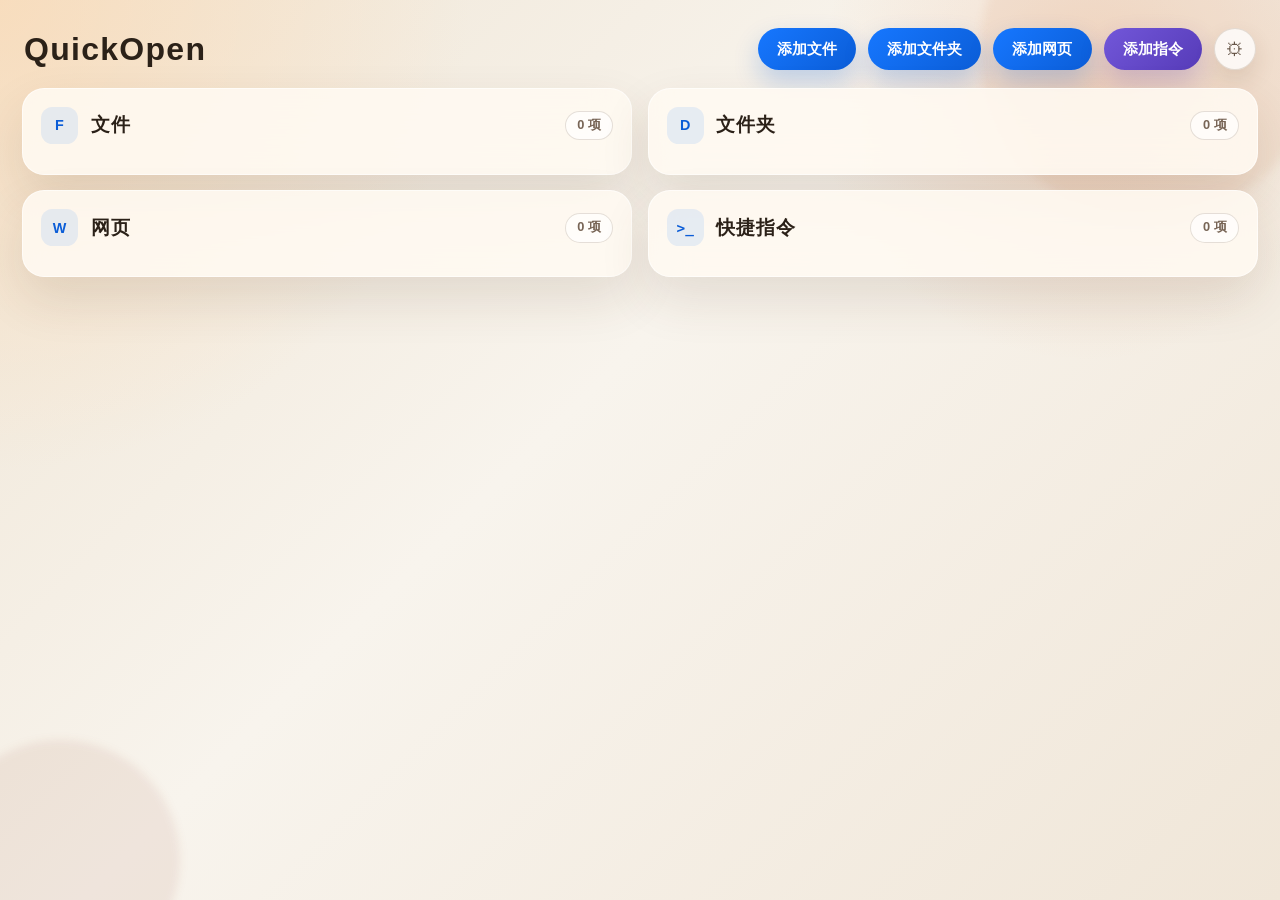
==== QuickOpen/index.html @ 0b0379ce "refine" ====
<!DOCTYPE html>
<html lang="zh-CN">
<head>
  <meta charset="UTF-8">
  <meta name="viewport" content="width=device-width, initial-scale=1.0">
  <title>QuickOpen 面板</title>
  <link rel="stylesheet" href="./index.css">
</head>
<body data-column-layout="grid" data-card-size="medium">
  <div class="app">
    <section class="topbar">
      <h1>QuickOpen</h1>
      <div class="actions">
        <button class="action-btn" type="button" data-add-target="file">添加文件</button>
        <button class="action-btn" type="button" data-add-target="folder">添加文件夹</button>
        <button class="action-btn" type="button" data-add-target="web">添加网页</button>
        <button class="action-btn action-btn-command" type="button" data-add-target="command">添加指令</button>
        <button class="settings-btn" id="openSettingsBtn" type="button" aria-label="设置" title="设置">⚙</button>
      </div>
    </section>

    <main class="columns">
      <section class="column" data-section="file">
        <div class="column-header">
          <div class="column-title">
            <div class="icon-badge">F</div>
            <h2>文件</h2>
          </div>
          <div class="count">0 项</div>
        </div>
        <div class="card-list"></div>
      </section>

      <section class="column" data-section="folder">
        <div class="column-header">
          <div class="column-title">
            <div class="icon-badge">D</div>
            <h2>文件夹</h2>
          </div>
          <div class="count">0 项</div>
        </div>
        <div class="card-list"></div>
      </section>

      <section class="column" data-section="web">
        <div class="column-header">
          <div class="column-title">
            <div class="icon-badge">W</div>
            <h2>网页</h2>
          </div>
          <div class="count">0 项</div>
        </div>
        <div class="card-list"></div>
      </section>

      <section class="column" data-section="command">
        <div class="column-header">
          <div class="column-title">
            <div class="icon-badge command-badge">&gt;_</div>
            <h2>快捷指令</h2>
          </div>
          <div class="count">0 项</div>
        </div>
        <div class="card-list"></div>
      </section>
    </main>
  </div>

  <div class="context-menu" id="contextMenu">
    <button class="menu-item" type="button" data-action="rename">编辑</button>
    <button class="menu-item" type="button" data-action="copy">复制路径</button>
    <button class="menu-item delete" type="button" data-action="delete">删除</button>
  </div>

  <div class="dialog-shell" id="renameDialog" aria-hidden="true">
    <div class="dialog-backdrop" data-close-dialog="true"></div>
    <section class="rename-dialog" role="dialog" aria-modal="true" aria-labelledby="renameDialogTitle">
      <div class="dialog-head">
        <h2 id="renameDialogTitle">编辑启动项</h2>
      </div>

      <form class="rename-form" id="renameForm">
        <label class="field">
          <span class="field-label">显示名称（可选）：</span>
          <input id="displayNameInput" class="field-input" type="text" placeholder="插件首页显示的名称，留空则显示启动名称">
        </label>

        <label class="field">
          <span class="field-label">启动名称（uTools 搜索）：</span>
          <input id="launchNameInput" class="field-input field-input-focus" type="text" required>
        </label>

        <div class="field">
          <span class="field-label">图标（可选）：</span>
          <div class="icon-editor">
            <div class="icon-preview" id="iconPreview">未选择</div>
            <div class="icon-actions">
              <input id="iconUrlInput" class="field-input" type="text" placeholder="粘贴 URL、Base64 或选择图片">
              <button class="picker-btn" type="button" id="pickIconBtn">选择图片</button>
              <input id="iconFileInput" type="file" accept="image/*" hidden>
            </div>
          </div>
        </div>

        <label class="field">
          <span class="field-label">路径：</span>
          <input id="pathInput" class="field-input field-input-disabled" type="text" readonly>
        </label>

        <div class="dialog-actions">
          <button class="dialog-btn dialog-btn-secondary" type="button" data-close-dialog="true">取消</button>
          <button class="dialog-btn dialog-btn-primary" type="submit">确定</button>
        </div>
      </form>
    </section>
  </div>

  <div class="dialog-shell" id="webDialog" aria-hidden="true">
    <div class="dialog-backdrop" data-close-web-dialog="true"></div>
    <section class="rename-dialog" role="dialog" aria-modal="true" aria-labelledby="webDialogTitle">
      <div class="dialog-head">
        <h2 id="webDialogTitle">添加网页</h2>
      </div>

      <form class="rename-form" id="webForm">
        <label class="field">
          <span class="field-label">显示名称（可选）：</span>
          <input id="webDisplayNameInput" class="field-input" type="text" placeholder="插件首页显示的名称，留空则显示启动名称">
        </label>

        <label class="field">
          <span class="field-label">启动名称（uTools 搜索）：</span>
          <input id="webLaunchNameInput" class="field-input field-input-focus" type="text" placeholder="用于 uTools 搜索的关键词" required>
        </label>

        <div class="field">
          <span class="field-label">图标（可选）：</span>
          <div class="icon-editor">
            <div class="icon-preview" id="webIconPreview">未选择</div>
            <div class="icon-actions">
              <input id="webIconUrlInput" class="field-input" type="text" placeholder="粘贴 URL、Base64 或选择图片">
              <button class="picker-btn" type="button" id="webPickIconBtn">选择图片</button>
              <input id="webIconFileInput" type="file" accept="image/*" hidden>
            </div>
          </div>
        </div>

        <label class="field">
          <span class="field-label">网址：</span>
          <input id="webUrlInput" class="field-input" type="text" placeholder="例如：https://www.baidu.com" required>
        </label>

        <div class="dialog-actions">
          <button class="dialog-btn dialog-btn-secondary" type="button" data-close-web-dialog="true">取消</button>
          <button class="dialog-btn dialog-btn-primary" type="submit">确定</button>
        </div>
      </form>
    </section>
  </div>

  <div class="dialog-shell" id="commandDialog" aria-hidden="true">
    <div class="dialog-backdrop" data-close-command-dialog="true"></div>
    <section class="rename-dialog command-dialog" role="dialog" aria-modal="true" aria-labelledby="commandDialogTitle">
      <div class="dialog-head">
        <h2 id="commandDialogTitle">添加快捷指令</h2>
        <p>保存后，点击卡片即可在后台执行。</p>
      </div>

      <form class="rename-form" id="commandForm">
        <label class="field">
          <span class="field-label">名称</span>
          <input id="commandNameInput" class="field-input field-input-focus" type="text" placeholder="例如：启动本地服务" required>
        </label>

        <label class="field">
          <span class="field-label">指令</span>
          <textarea id="commandInput" class="field-input field-textarea" placeholder="例如：npm run dev" required spellcheck="false"></textarea>
        </label>

        <label class="field">
          <span class="field-label">工作目录（可选）</span>
          <div class="path-picker-row">
            <input id="commandCwdInput" class="field-input" type="text" placeholder="留空则使用插件目录">
            <button class="picker-btn" type="button" id="pickCommandCwdBtn">选择目录</button>
          </div>
        </label>

        <label class="toggle-field" for="commandAdminInput">
          <span class="toggle-copy">
            <strong>以管理员身份执行</strong>
            <small>执行时将弹出 Windows 用户账户控制确认。</small>
          </span>
          <input id="commandAdminInput" type="checkbox">
          <span class="toggle-control" aria-hidden="true"></span>
        </label>

        <div class="command-tip">指令将使用系统默认 Shell 执行，请只保存你信任的内容。</div>

        <div class="dialog-actions">
          <button class="dialog-btn dialog-btn-secondary" type="button" data-close-command-dialog="true">取消</button>
          <button class="dialog-btn dialog-btn-primary" type="submit">保存</button>
        </div>
      </form>
    </section>
  </div>

  <div class="dialog-shell" id="settingsDialog" aria-hidden="true">
    <div class="dialog-backdrop" data-close-settings-dialog="true"></div>
    <section class="rename-dialog settings-dialog" role="dialog" aria-modal="true" aria-labelledby="settingsDialogTitle">
      <div class="dialog-head settings-head">
        <h2 id="settingsDialogTitle">界面设置</h2>
        <p>调整主界面栏目布局和项目方块大小。</p>
      </div>

      <form class="settings-form" id="settingsForm">
        <fieldset class="settings-group">
          <legend>栏目显示方式</legend>
          <div class="settings-options settings-options-layout">
            <label class="setting-choice">
              <input type="radio" name="columnLayout" value="vertical">
              <span><strong>垂直显示</strong><small>四个栏目从上到下排列</small></span>
            </label>
            <label class="setting-choice">
              <input type="radio" name="columnLayout" value="grid">
              <span><strong>网格显示</strong><small>四个栏目以 2 × 2 排列</small></span>
            </label>
          </div>
        </fieldset>

        <fieldset class="settings-group">
          <legend>项目方块大小</legend>
          <div class="settings-options settings-options-size">
            <label class="setting-choice size-choice">
              <input type="radio" name="cardSize" value="small">
              <span><i class="size-preview size-preview-small"></i><strong>小</strong></span>
            </label>
            <label class="setting-choice size-choice">
              <input type="radio" name="cardSize" value="medium">
              <span><i class="size-preview size-preview-medium"></i><strong>中</strong></span>
            </label>
            <label class="setting-choice size-choice">
              <input type="radio" name="cardSize" value="large">
              <span><i class="size-preview size-preview-large"></i><strong>大</strong></span>
            </label>
          </div>
        </fieldset>

        <div class="dialog-actions settings-actions">
          <button class="dialog-btn dialog-btn-secondary" type="button" data-close-settings-dialog="true">取消</button>
          <button class="dialog-btn dialog-btn-primary" type="submit">保存设置</button>
        </div>
      </form>
    </section>
  </div>

  <div class="toast" id="toast"></div>

  <script src="./index.js"></script>
</body>
</html>
---- QuickOpen/index.css ----
:root {
  --panel: rgba(255, 250, 242, 0.88);
  --card: rgba(255, 255, 255, 0.82);
  --card-hover: #fffef9;
  --text: #2b2118;
  --muted: #786556;
  --line: rgba(111, 83, 58, 0.18);
  --accent: #1677ff;
  --accent-deep: #0b5dd7;
  --accent-soft: rgba(22, 119, 255, 0.1);
  --shadow: 0 22px 50px rgba(84, 53, 28, 0.12);
  --radius-xl: 28px;
  --radius-lg: 22px;
  --radius-md: 16px;
  --card-size: 112px;
  --font-title: "Trebuchet MS", "Segoe UI", sans-serif;
  --font-body: "Microsoft YaHei", "PingFang SC", sans-serif;
}

* {
  box-sizing: border-box;
}

body {
  margin: 0;
  min-height: 100vh;
  font-family: var(--font-body);
  color: var(--text);
  background:
    radial-gradient(circle at top left, rgba(255, 214, 170, 0.55), transparent 30%),
    radial-gradient(circle at 85% 10%, rgba(221, 137, 83, 0.22), transparent 20%),
    linear-gradient(135deg, #efe5d5 0%, #f8f4ed 45%, #f0e6d8 100%);
  overflow-x: hidden;
  overflow-y: auto;
}

body[data-card-size="small"] {
  --card-size: 84px;
}

body[data-card-size="medium"] {
  --card-size: 112px;
}

body[data-card-size="large"] {
  --card-size: 140px;
}

body::before,
body::after {
  content: "";
  position: fixed;
  border-radius: 999px;
  filter: blur(4px);
  pointer-events: none;
}

body::before {
  width: 340px;
  height: 340px;
  background: rgba(197, 98, 45, 0.08);
  top: -120px;
  right: -40px;
}

body::after {
  width: 240px;
  height: 240px;
  background: rgba(143, 57, 25, 0.08);
  bottom: -80px;
  left: -60px;
}

.app {
  position: relative;
  min-height: 100vh;
  padding: clamp(12px, 1.8vw, 22px);
  display: flex;
  flex-direction: column;
  gap: clamp(12px, 1.2vh, 18px);
}

.topbar {
  display: flex;
  justify-content: space-between;
  align-items: center;
  gap: clamp(12px, 1.2vw, 20px);
  min-height: clamp(44px, 6vh, 56px);
  padding: 0 2px;
  flex-shrink: 0;
}

.topbar h1 {
  margin: 0;
  font-family: var(--font-title);
  font-size: clamp(1.45rem, 2.5vw, 2rem);
  line-height: 1;
  letter-spacing: 0.04em;
}

.actions {
  display: flex;
  gap: clamp(8px, 1vw, 12px);
  justify-content: flex-end;
  flex-shrink: 0;
  flex-wrap: wrap;
}

.action-btn {
  border: 0;
  border-radius: 999px;
  padding: clamp(10px, 1.1vh, 12px) clamp(14px, 1.5vw, 20px);
  font: inherit;
  font-size: clamp(0.92rem, 1vw, 1.02rem);
  font-weight: 700;
  color: #fff;
  cursor: pointer;
  background: linear-gradient(135deg, var(--accent), var(--accent-deep));
  box-shadow: 0 12px 26px rgba(11, 93, 215, 0.24);
  transition: transform 0.2s ease, box-shadow 0.2s ease, opacity 0.2s ease;
}

.action-btn:hover {
  transform: translateY(-2px);
  box-shadow: 0 16px 30px rgba(11, 93, 215, 0.28);
}

.action-btn:active {
  transform: translateY(0);
  opacity: 0.92;
}

.action-btn-command {
  background: linear-gradient(135deg, #7257d9, #563bb8);
  box-shadow: 0 12px 26px rgba(86, 59, 184, 0.24);
}

.settings-btn {
  width: 42px;
  height: 42px;
  flex: 0 0 42px;
  border: 1px solid rgba(111, 83, 58, 0.18);
  border-radius: 50%;
  background: rgba(255, 255, 255, 0.78);
  color: #5e4c3e;
  box-shadow: 0 10px 22px rgba(84, 53, 28, 0.12);
  font-size: 1.12rem;
  cursor: pointer;
  transition: transform 0.2s ease, background 0.2s ease;
}

.settings-btn:hover {
  transform: translateY(-2px) rotate(18deg);
  background: #fff;
}

.settings-btn:focus-visible {
  outline: 3px solid rgba(22, 119, 255, 0.25);
  outline-offset: 2px;
}

.columns {
  display: grid;
  grid-template-columns: repeat(2, minmax(0, 1fr));
  grid-auto-rows: auto;
  gap: clamp(12px, 1.2vw, 18px);
  align-content: start;
}

body[data-column-layout="vertical"] .columns {
  grid-template-columns: 1fr;
}

.command-badge {
  width: auto;
  min-width: clamp(34px, 2.9vw, 42px);
  padding: 0 7px;
  background: rgba(114, 87, 217, 0.12);
  color: #563bb8;
  font-family: Consolas, monospace;
}

.column[data-section="command"] .card-thumb {
  background: linear-gradient(135deg, rgba(114, 87, 217, 0.2), rgba(86, 59, 184, 0.1));
  color: #563bb8;
  font-family: Consolas, monospace;
}

.column {
  display: flex;
  flex-direction: column;
  min-height: 0;
  padding: clamp(14px, 1.4vw, 20px);
  border-radius: var(--radius-lg);
  background: var(--panel);
  border: 1px solid rgba(255, 255, 255, 0.62);
  box-shadow: var(--shadow);
  backdrop-filter: blur(18px);
}

.column-header {
  display: flex;
  align-items: center;
  justify-content: space-between;
  gap: clamp(10px, 1vw, 14px);
  margin-bottom: clamp(12px, 1.1vh, 16px);
  flex-shrink: 0;
}

.column-title {
  display: flex;
  align-items: center;
  gap: clamp(10px, 1vw, 14px);
}

.column-title h2 {
  margin: 0;
  font-size: clamp(1.15rem, 1.45vw, 1.35rem);
  font-family: var(--font-title);
  letter-spacing: 0.04em;
}

.icon-badge {
  width: clamp(34px, 2.9vw, 42px);
  height: clamp(34px, 2.9vw, 42px);
  display: grid;
  place-items: center;
  border-radius: clamp(10px, 0.9vw, 13px);
  background: rgba(22, 119, 255, 0.1);
  color: var(--accent-deep);
  font-size: clamp(0.9rem, 1vw, 1rem);
  font-weight: 700;
}

.count {
  padding: clamp(5px, 0.6vh, 7px) clamp(10px, 0.9vw, 12px);
  border-radius: 999px;
  background: rgba(255, 255, 255, 0.7);
  color: var(--muted);
  font-size: clamp(0.8rem, 0.85vw, 0.9rem);
  font-weight: 700;
  border: 1px solid var(--line);
}

.card-list {
  display: grid;
  grid-template-columns: repeat(auto-fill, minmax(var(--card-size, 88px), 1fr));
  gap: clamp(10px, 1vw, 14px);
  padding-right: 0;
  align-content: start;
  grid-auto-rows: var(--card-size, 88px);
}

.card {
  width: 100%;
  border: 1px solid rgba(111, 83, 58, 0.1);
  border-radius: var(--radius-md);
  min-height: 0;
  height: var(--card-size, 88px);
  padding: clamp(10px, 1.1vh, 14px) clamp(8px, 0.9vw, 12px);
  display: flex;
  flex-direction: column;
  align-items: center;
  justify-content: center;
  gap: clamp(8px, 0.9vh, 10px);
  text-align: center;
  cursor: pointer;
  background: linear-gradient(180deg, var(--card), rgba(255, 251, 244, 0.92));
  color: inherit;
  transition: transform 0.2s ease, border-color 0.2s ease, background 0.2s ease, box-shadow 0.2s ease;
}

.card:hover {
  transform: translateY(-2px);
  background: linear-gradient(180deg, var(--card-hover), #fff8ef);
  border-color: rgba(22, 119, 255, 0.25);
  box-shadow: 0 12px 24px rgba(87, 59, 39, 0.1);
}

.card:focus-visible {
  outline: 3px solid rgba(22, 119, 255, 0.25);
  outline-offset: 2px;
}

.card-thumb {
  width: clamp(40px, 3.6vw, 48px);
  height: clamp(40px, 3.6vw, 48px);
  border-radius: clamp(10px, 1vw, 14px);
  display: grid;
  place-items: center;
  background: linear-gradient(135deg, rgba(22, 119, 255, 0.18), rgba(11, 93, 215, 0.1));
  color: var(--accent-deep);
  font-size: clamp(0.84rem, 0.95vw, 0.98rem);
  font-weight: 800;
  box-shadow: inset 0 1px 0 rgba(255, 255, 255, 0.45);
}

.card-thumb.has-image {
  background-size: cover;
  background-position: center;
  color: transparent;
}

.card h3 {
  margin: 0;
  font-size: clamp(0.88rem, 0.92vw, 0.98rem);
  line-height: 1.25;
  max-width: 100%;
  display: -webkit-box;
  -webkit-line-clamp: 2;
  -webkit-box-orient: vertical;
  overflow: hidden;
}

.context-menu {
  position: fixed;
  z-index: 999;
  min-width: 170px;
  padding: 8px;
  border-radius: 16px;
  background: rgba(43, 33, 24, 0.96);
  border: 1px solid rgba(255, 255, 255, 0.08);
  box-shadow: 0 22px 40px rgba(26, 18, 12, 0.28);
  opacity: 0;
  pointer-events: none;
  transform: scale(0.96);
  transform-origin: top left;
  transition: opacity 0.14s ease, transform 0.14s ease;
}

.context-menu.open {
  opacity: 1;
  pointer-events: auto;
  transform: scale(1);
}

.menu-item {
  width: 100%;
  border: 0;
  background: transparent;
  color: #fff7ef;
  font: inherit;
  text-align: left;
  padding: 11px 12px;
  border-radius: 12px;
  cursor: pointer;
  transition: background 0.15s ease;
}

.menu-item:hover {
  background: rgba(255, 255, 255, 0.08);
}

.menu-item.delete {
  color: #ffbe9b;
}

.dialog-shell {
  position: fixed;
  inset: 0;
  z-index: 1200;
  display: grid;
  place-items: center;
  padding: clamp(10px, 2vh, 20px);
  opacity: 0;
  pointer-events: none;
  transition: opacity 0.2s ease;
}

.dialog-shell.open {
  opacity: 1;
  pointer-events: auto;
}

.dialog-backdrop {
  position: absolute;
  inset: 0;
  background: rgba(20, 28, 45, 0.38);
  backdrop-filter: blur(6px);
}

.rename-dialog {
  position: relative;
  width: min(100%, 500px);
  min-height: 500px;
  height: min(84vh, 540px);
  padding: 18px 22px 16px;
  border-radius: 20px;
  background: #fff;
  box-shadow: 0 36px 80px rgba(24, 39, 75, 0.24);
  overflow: hidden;
}

.dialog-head {
  margin-bottom: 14px;
}

.dialog-head h2 {
  margin: 0;
  font-size: 1rem;
  font-weight: 700;
  color: #2c2f36;
}

.dialog-head p {
  margin: 6px 0 0;
  color: #8a909b;
  font-size: 0.82rem;
}

.rename-form {
  display: flex;
  flex-direction: column;
  gap: 10px;
}

.field {
  display: flex;
  flex-direction: column;
  gap: 6px;
}

.field-label {
  color: #6c6f77;
  font-size: 0.88rem;
  font-weight: 600;
}

.field-input {
  width: 100%;
  height: 42px;
  padding: 0 14px;
  border: 1px solid #d9dde6;
  border-radius: 10px;
  background: #fff;
  color: #2b2f36;
  font: inherit;
  font-size: 0.92rem;
  outline: none;
  transition: border-color 0.16s ease, box-shadow 0.16s ease;
}

.field-input::placeholder {
  color: #a1a7b3;
}

.field-input:focus,
.field-input-focus {
  border-color: var(--accent);
  box-shadow: 0 0 0 3px rgba(22, 119, 255, 0.12);
}

.field-input-disabled {
  background: #f5f6f8;
  color: #9aa1ad;
}

.field-textarea {
  min-height: 112px;
  height: 112px;
  padding: 12px 14px;
  resize: vertical;
  font-family: Consolas, "Cascadia Mono", monospace;
  line-height: 1.5;
}

.path-picker-row {
  display: flex;
  gap: 10px;
}

.path-picker-row .field-input {
  flex: 1;
  min-width: 0;
}

.command-dialog {
  min-height: 0;
  height: auto;
  max-height: calc(100vh - 32px);
  overflow-y: auto;
}

.command-tip {
  padding: 10px 12px;
  border-radius: 10px;
  color: #725b37;
  background: #fff8e8;
  border: 1px solid #f1dfb6;
  font-size: 0.8rem;
  line-height: 1.45;
}

.toggle-field {
  display: flex;
  align-items: center;
  gap: 14px;
  padding: 11px 12px;
  border: 1px solid #e2e5eb;
  border-radius: 12px;
  background: #fafbfc;
  cursor: pointer;
}

.toggle-copy {
  display: flex;
  flex: 1;
  min-width: 0;
  flex-direction: column;
  gap: 3px;
  color: #343842;
}

.toggle-copy strong {
  font-size: 0.88rem;
}

.toggle-copy small {
  color: #8a909b;
  font-size: 0.76rem;
  line-height: 1.35;
}

.toggle-field input {
  position: absolute;
  width: 1px;
  height: 1px;
  opacity: 0;
}

.toggle-control {
  position: relative;
  width: 42px;
  height: 24px;
  flex: 0 0 42px;
  border-radius: 999px;
  background: #c9ced8;
  transition: background 0.18s ease;
}

.toggle-control::after {
  content: "";
  position: absolute;
  top: 3px;
  left: 3px;
  width: 18px;
  height: 18px;
  border-radius: 50%;
  background: #fff;
  box-shadow: 0 2px 6px rgba(33, 39, 52, 0.24);
  transition: transform 0.18s ease;
}

.toggle-field input:checked + .toggle-control {
  background: #7257d9;
}

.toggle-field input:checked + .toggle-control::after {
  transform: translateX(18px);
}

.toggle-field input:focus-visible + .toggle-control {
  outline: 3px solid rgba(114, 87, 217, 0.2);
  outline-offset: 2px;
}

.icon-editor {
  display: flex;
  gap: 10px;
  align-items: stretch;
}

.icon-preview {
  width: 60px;
  min-width: 60px;
  height: 60px;
  border-radius: 12px;
  border: 1px dashed #d7dbe5;
  background: #f7f8fb;
  color: #99a0ad;
  display: grid;
  place-items: center;
  font-size: 0.74rem;
  background-size: cover;
  background-position: center;
  overflow: hidden;
}

.icon-preview.has-image {
  color: transparent;
  border-style: solid;
}

.icon-actions {
  flex: 1;
  display: flex;
  gap: 10px;
  align-items: center;
}

.picker-btn {
  height: 42px;
  padding: 0 16px;
  border: 1px solid #d9dde6;
  border-radius: 10px;
  background: #fff;
  color: #5a606c;
  font: inherit;
  font-size: 0.9rem;
  font-weight: 600;
  white-space: nowrap;
  cursor: pointer;
}

.dialog-actions {
  display: flex;
  justify-content: flex-end;
  gap: 10px;
  margin-top: 2px;
  padding-top: 0;
  padding-bottom: 0;
}

.dialog-btn {
  min-width: 80px;
  height: 42px;
  border-radius: 10px;
  font: inherit;
  font-size: 0.94rem;
  font-weight: 600;
  cursor: pointer;
}

.dialog-btn-secondary {
  border: 1px solid #d9dde6;
  background: #fff;
  color: #6b7280;
}

.dialog-btn-primary {
  border: 0;
  background: linear-gradient(180deg, #2784ff, #1677ff);
  color: #fff;
}

.settings-dialog {
  width: min(100%, 560px);
  min-height: 0;
  height: auto;
  padding: 24px;
}

.settings-head {
  margin-bottom: 20px;
}

.settings-form {
  display: flex;
  flex-direction: column;
  gap: 22px;
}

.settings-group {
  min-width: 0;
  margin: 0;
  padding: 0;
  border: 0;
}

.settings-group legend {
  margin-bottom: 10px;
  color: #555b66;
  font-size: 0.88rem;
  font-weight: 700;
}

.settings-options {
  display: grid;
  gap: 10px;
}

.settings-options-layout {
  grid-template-columns: repeat(2, minmax(0, 1fr));
}

.settings-options-size {
  grid-template-columns: repeat(3, minmax(0, 1fr));
}

.setting-choice {
  position: relative;
  cursor: pointer;
}

.setting-choice input {
  position: absolute;
  width: 1px;
  height: 1px;
  opacity: 0;
}

.setting-choice > span {
  min-height: 78px;
  padding: 14px;
  display: flex;
  flex-direction: column;
  justify-content: center;
  gap: 5px;
  border: 1px solid #dfe3ea;
  border-radius: 13px;
  background: #fafbfc;
  color: #393e48;
  transition: border-color 0.16s ease, background 0.16s ease, box-shadow 0.16s ease;
}

.setting-choice small {
  color: #8a909b;
  font-size: 0.76rem;
  line-height: 1.35;
}

.setting-choice input:checked + span {
  border-color: #7257d9;
  background: rgba(114, 87, 217, 0.07);
  box-shadow: 0 0 0 3px rgba(114, 87, 217, 0.1);
}

.setting-choice input:focus-visible + span {
  outline: 3px solid rgba(114, 87, 217, 0.2);
  outline-offset: 2px;
}

.size-choice > span {
  min-height: 92px;
  align-items: center;
  text-align: center;
}

.size-preview {
  display: block;
  border-radius: 7px;
  background: linear-gradient(135deg, #8e76e3, #563bb8);
}

.size-preview-small {
  width: 24px;
  height: 24px;
}

.size-preview-medium {
  width: 32px;
  height: 32px;
}

.size-preview-large {
  width: 40px;
  height: 40px;
}

.settings-actions {
  margin-top: 2px;
}

.toast {
  position: fixed;
  left: 50%;
  bottom: 28px;
  transform: translateX(-50%) translateY(20px);
  padding: 12px 18px;
  border-radius: 999px;
  background: rgba(43, 33, 24, 0.92);
  color: #fff7ef;
  font-size: 0.92rem;
  box-shadow: 0 14px 28px rgba(33, 22, 15, 0.22);
  opacity: 0;
  pointer-events: none;
  transition: opacity 0.22s ease, transform 0.22s ease;
  z-index: 1300;
}

.toast.show {
  opacity: 1;
  transform: translateX(-50%) translateY(0);
}

@media (max-width: 900px) {
  .topbar h1 {
    font-size: clamp(1.12rem, 2.2vw, 1.4rem);
  }

  .actions {
    gap: 6px;
  }

  .action-btn {
    padding: 9px 12px;
    font-size: 0.84rem;
  }

  .columns {
    gap: 8px;
  }

  .column {
    padding: 10px;
  }

  .column-title h2 {
    font-size: 1rem;
  }

  .icon-badge {
    width: 30px;
    height: 30px;
    font-size: 0.8rem;
  }

  .count {
    font-size: 0.74rem;
    padding: 4px 8px;
  }

  .card-list {
    grid-template-columns: repeat(auto-fill, minmax(var(--card-size, 72px), 1fr));
    grid-auto-rows: var(--card-size, 72px);
    gap: 6px;
  }

  .card {
    padding: 8px 6px;
    gap: 6px;
  }

  .card-thumb {
    width: 34px;
    height: 34px;
    font-size: 0.74rem;
    border-radius: 10px;
  }

  .card h3 {
    font-size: 0.78rem;
    line-height: 1.15;
  }
}

@media (max-width: 720px) {
  .app {
    padding: 12px;
  }

  .rename-dialog {
    width: min(100%, 440px);
    min-height: 470px;
    height: min(82vh, 520px);
    padding: 16px 14px 14px;
  }

  .icon-editor {
    flex-direction: column;
  }

  .icon-actions {
    flex-direction: column;
    align-items: stretch;
  }

  .picker-btn {
    width: 100%;
  }

  .path-picker-row {
    flex-direction: column;
  }

  .settings-dialog {
    min-height: 0;
    height: auto;
  }
}

@media (max-width: 560px) {
  .topbar {
    align-items: stretch;
    flex-direction: column;
  }

  .actions {
    display: grid;
    grid-template-columns: repeat(2, minmax(0, 1fr));
  }

  .action-btn {
    width: 100%;
  }

  .settings-btn {
    width: 100%;
    grid-column: 1 / -1;
    border-radius: 12px;
  }

  .settings-options-layout {
    grid-template-columns: 1fr;
  }
}
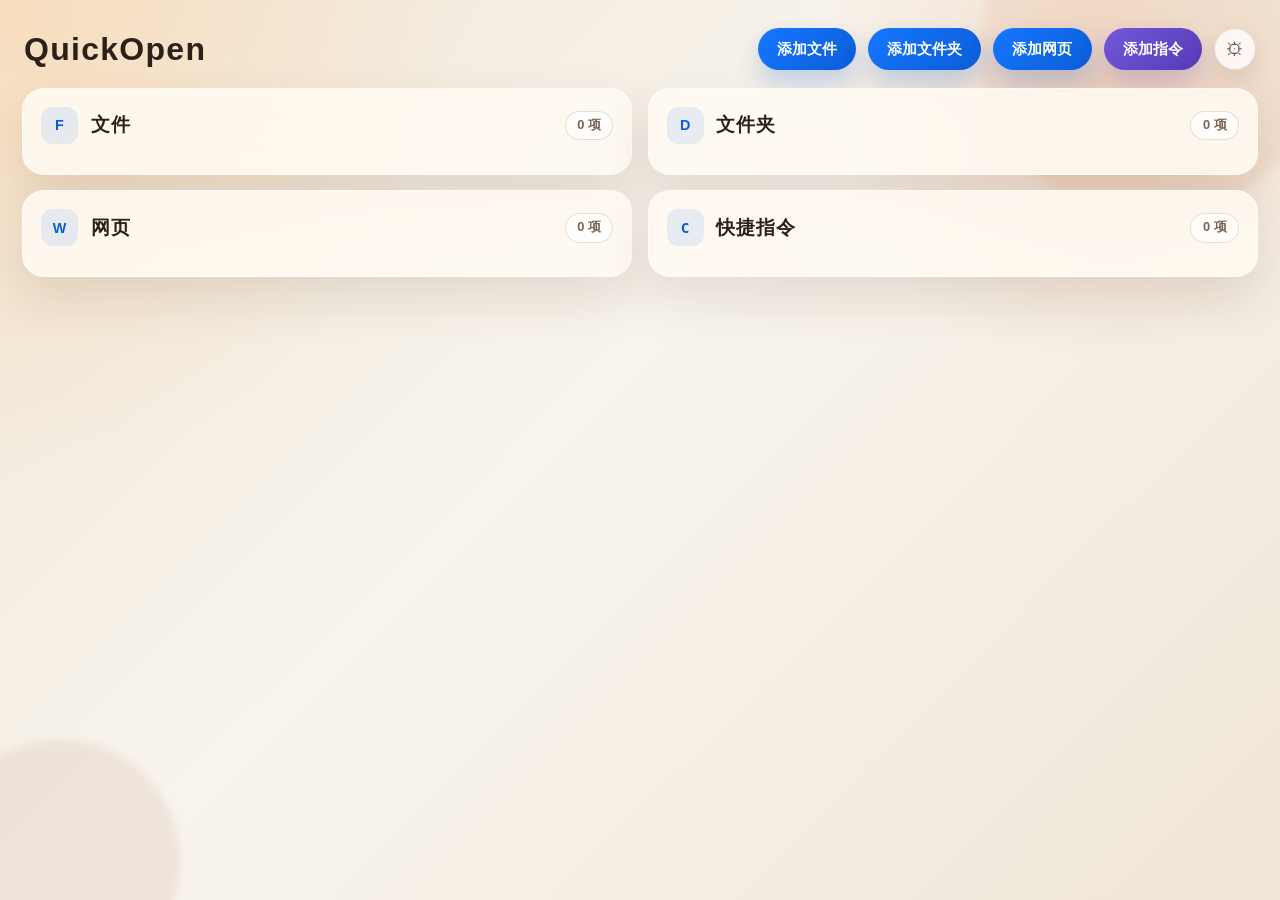
==== commit c5ac6d06: "refine" ====
--- a/QuickOpen/index.html
+++ b/QuickOpen/index.html
@@ -56,7 +56,7 @@
       <section class="column" data-section="command">
         <div class="column-header">
           <div class="column-title">
-            <div class="icon-badge command-badge">&gt;_</div>
+            <div class="icon-badge command-badge">C</div>
             <h2>快捷指令</h2>
           </div>
           <div class="count">0 项</div>
@@ -103,8 +103,8 @@
         </div>
 
         <label class="field">
-          <span class="field-label">路径：</span>
-          <input id="pathInput" class="field-input field-input-disabled" type="text" readonly>
+          <span class="field-label" id="pathFieldLabel">路径：</span>
+          <input id="pathInput" class="field-input" type="text" required>
         </label>
 
         <div class="dialog-actions">
@@ -172,6 +172,18 @@
           <input id="commandNameInput" class="field-input field-input-focus" type="text" placeholder="例如：启动本地服务" required>
         </label>
 
+        <div class="field">
+          <span class="field-label">图标（可选）</span>
+          <div class="icon-editor">
+            <div class="icon-preview" id="commandIconPreview">未选择</div>
+            <div class="icon-actions">
+              <input id="commandIconUrlInput" class="field-input" type="text" placeholder="粘贴 URL、Base64 或选择图片">
+              <button class="picker-btn" type="button" id="commandPickIconBtn">选择图片</button>
+              <input id="commandIconFileInput" type="file" accept="image/*" hidden>
+            </div>
+          </div>
+        </div>
+
         <label class="field">
           <span class="field-label">指令</span>
           <textarea id="commandInput" class="field-input field-textarea" placeholder="例如：npm run dev" required spellcheck="false"></textarea>
--- a/QuickOpen/index.css
+++ b/QuickOpen/index.css
@@ -35,15 +35,15 @@
 }
 
 body[data-card-size="small"] {
+  --card-size: 64px;
+}
+
+body[data-card-size="medium"] {
   --card-size: 84px;
 }
 
-body[data-card-size="medium"] {
+body[data-card-size="large"] {
   --card-size: 112px;
-}
-
-body[data-card-size="large"] {
-  --card-size: 140px;
 }
 
 body::before,
@@ -175,14 +175,6 @@
   width: auto;
   min-width: clamp(34px, 2.9vw, 42px);
   padding: 0 7px;
-  background: rgba(114, 87, 217, 0.12);
-  color: #563bb8;
-  font-family: Consolas, monospace;
-}
-
-.column[data-section="command"] .card-thumb {
-  background: linear-gradient(135deg, rgba(114, 87, 217, 0.2), rgba(86, 59, 184, 0.1));
-  color: #563bb8;
   font-family: Consolas, monospace;
 }
 
@@ -252,8 +244,9 @@
 }
 
 .card {
+  position: relative;
   width: 100%;
-  border: 1px solid rgba(111, 83, 58, 0.1);
+  border: 1px solid transparent;
   border-radius: var(--radius-md);
   min-height: 0;
   height: var(--card-size, 88px);
@@ -265,7 +258,7 @@
   gap: clamp(8px, 0.9vh, 10px);
   text-align: center;
   cursor: pointer;
-  background: linear-gradient(180deg, var(--card), rgba(255, 251, 244, 0.92));
+  background: transparent;
   color: inherit;
   transition: transform 0.2s ease, border-color 0.2s ease, background 0.2s ease, box-shadow 0.2s ease;
 }
@@ -298,6 +291,7 @@
 .card-thumb.has-image {
   background-size: cover;
   background-position: center;
+  background-repeat: no-repeat;
   color: transparent;
 }
 
@@ -402,6 +396,47 @@
   color: #2c2f36;
 }
 
+.drag-handle {
+  position: absolute;
+  top: 5px;
+  right: 7px;
+  z-index: 2;
+  padding: 2px 3px;
+  border-radius: 6px;
+  color: rgba(78, 65, 55, 0.42);
+  font-size: 0.78rem;
+  line-height: 1;
+  letter-spacing: -0.16em;
+  cursor: grab;
+  opacity: 0;
+  transition: opacity 0.15s ease, color 0.15s ease, background 0.15s ease;
+}
+
+.card:hover .drag-handle,
+.drag-handle:focus-visible {
+  opacity: 1;
+}
+
+.drag-handle:hover {
+  color: #563bb8;
+  background: rgba(114, 87, 217, 0.1);
+}
+
+.drag-handle:active {
+  cursor: grabbing;
+}
+
+.card.dragging {
+  opacity: 0.42;
+  transform: scale(0.96);
+}
+
+.card-list.drag-active {
+  border-radius: 12px;
+  outline: 2px dashed rgba(114, 87, 217, 0.22);
+  outline-offset: 5px;
+}
+
 .dialog-head p {
   margin: 6px 0 0;
   color: #8a909b;
@@ -743,18 +778,18 @@
 }
 
 .size-preview-small {
+  width: 18px;
+  height: 18px;
+}
+
+.size-preview-medium {
   width: 24px;
   height: 24px;
 }
 
-.size-preview-medium {
+.size-preview-large {
   width: 32px;
   height: 32px;
-}
-
-.size-preview-large {
-  width: 40px;
-  height: 40px;
 }
 
 .settings-actions {
@@ -904,3 +939,45 @@
     grid-template-columns: 1fr;
   }
 }
+
+body[data-card-size="medium"] .card {
+  padding: 8px 6px;
+  gap: 6px;
+}
+
+body[data-card-size="medium"] .card-thumb {
+  width: 34px;
+  height: 34px;
+  font-size: 0.74rem;
+}
+
+body[data-card-size="medium"] .card h3 {
+  font-size: 0.78rem;
+  line-height: 1.15;
+}
+
+body[data-card-size="small"] .card {
+  padding: 5px 4px;
+  gap: 3px;
+}
+
+body[data-card-size="small"] .card-thumb {
+  width: 26px;
+  height: 26px;
+  border-radius: 8px;
+  font-size: 0.64rem;
+}
+
+body[data-card-size="small"] .card h3 {
+  display: block;
+  font-size: 0.68rem;
+  line-height: 1.1;
+  white-space: nowrap;
+  text-overflow: ellipsis;
+}
+
+body[data-card-size="small"] .drag-handle {
+  top: 3px;
+  right: 4px;
+  font-size: 0.68rem;
+}
